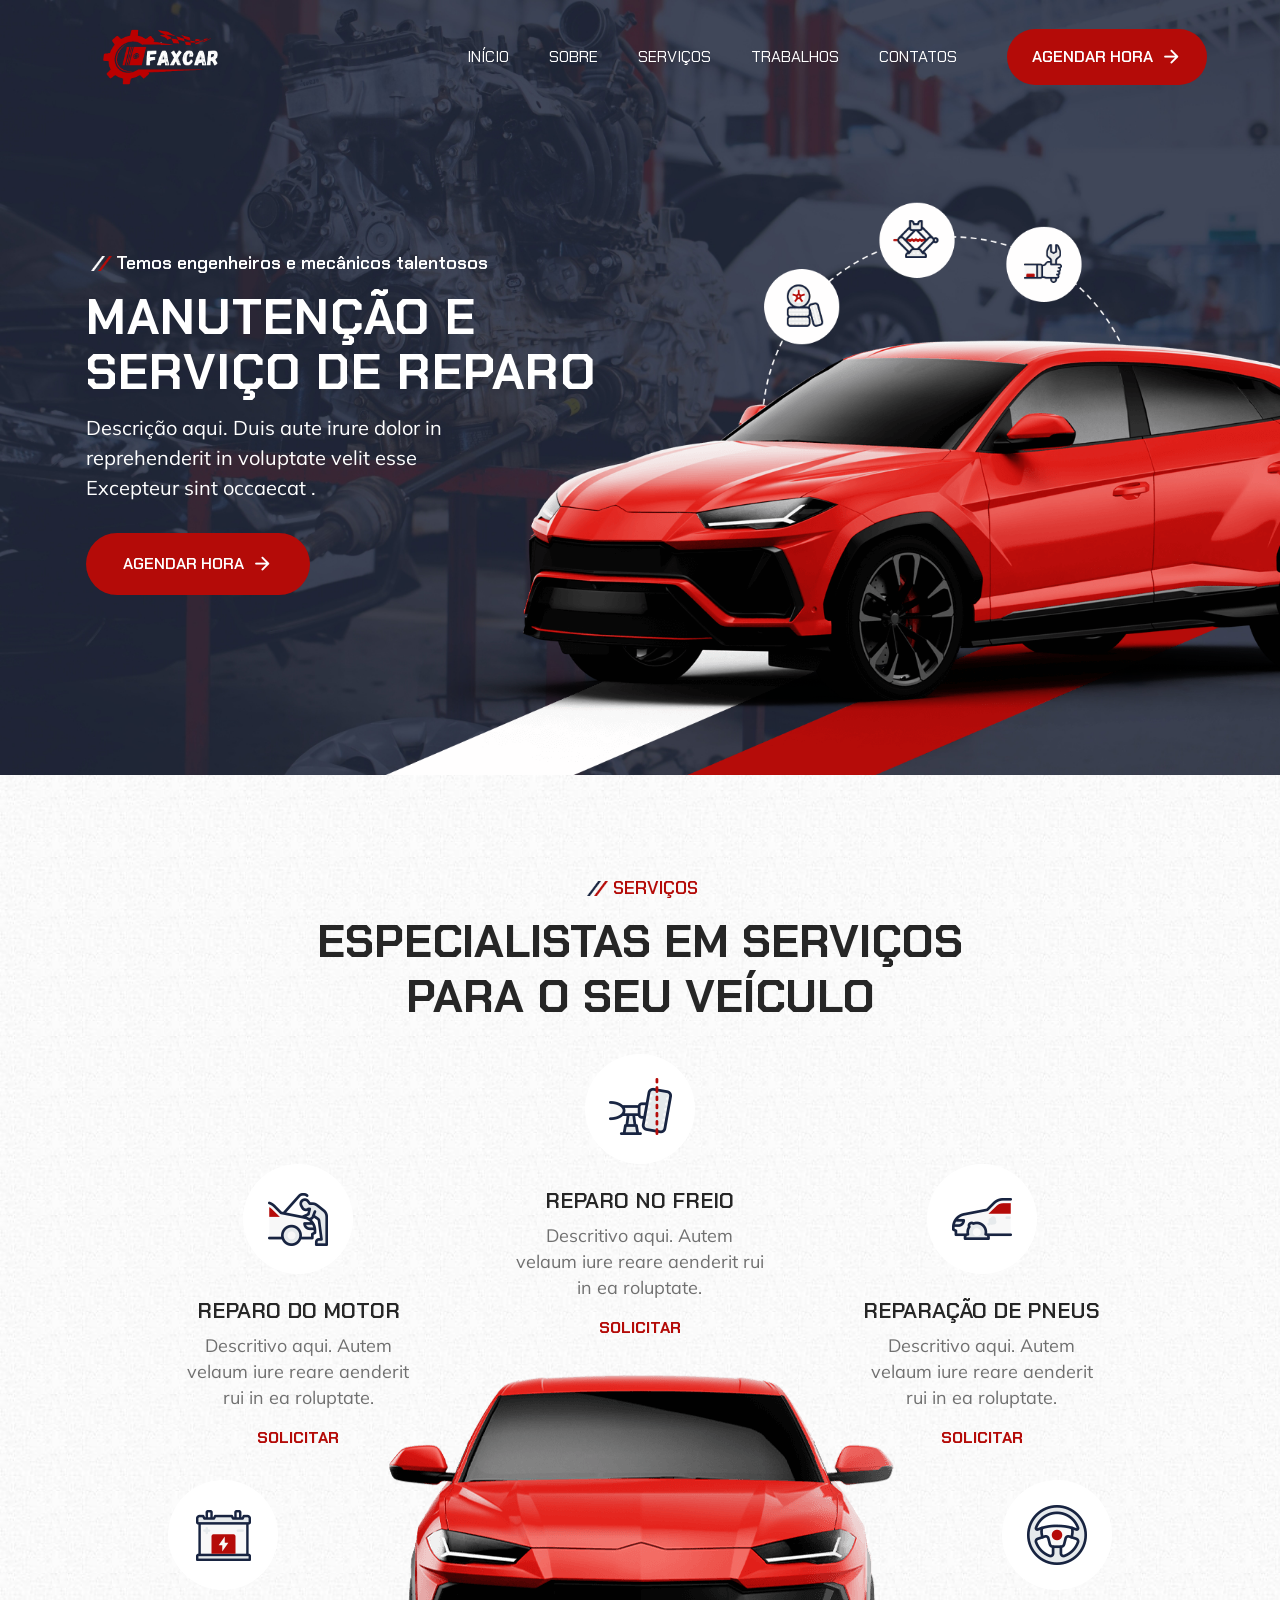
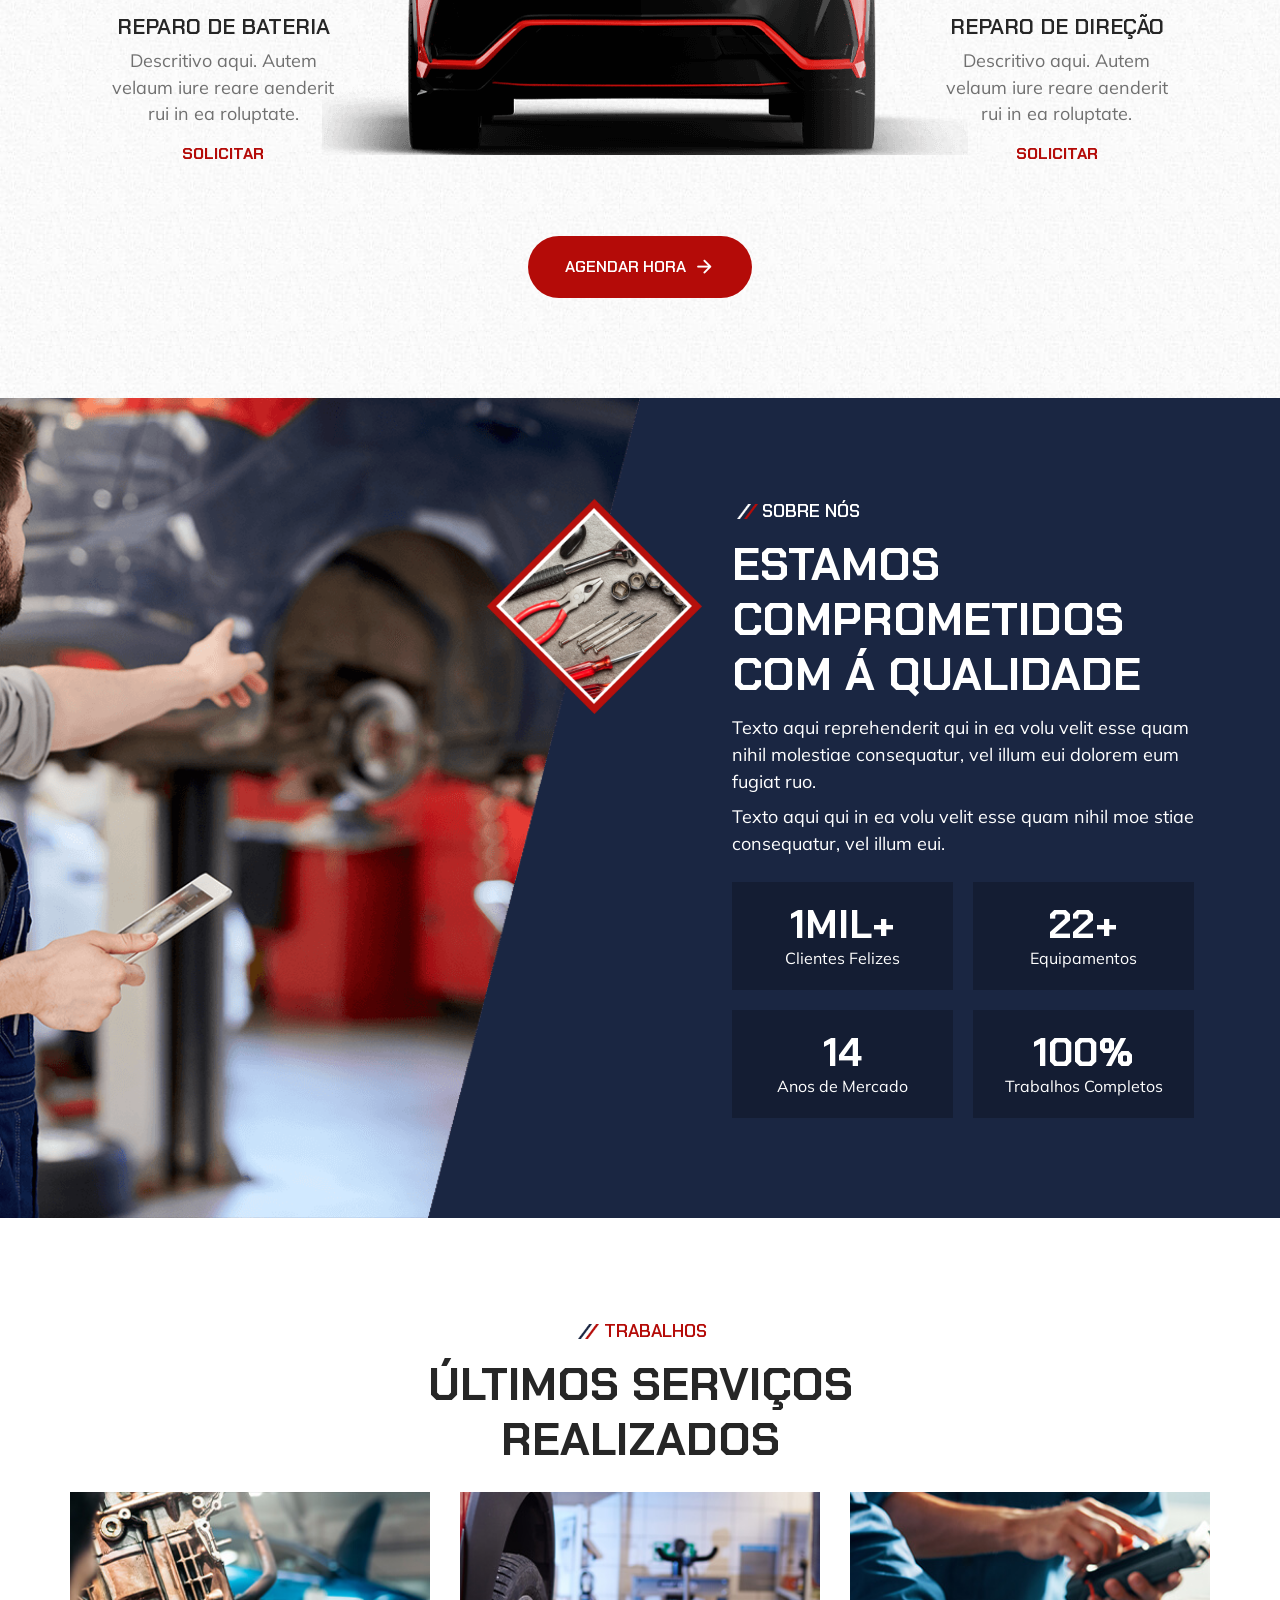
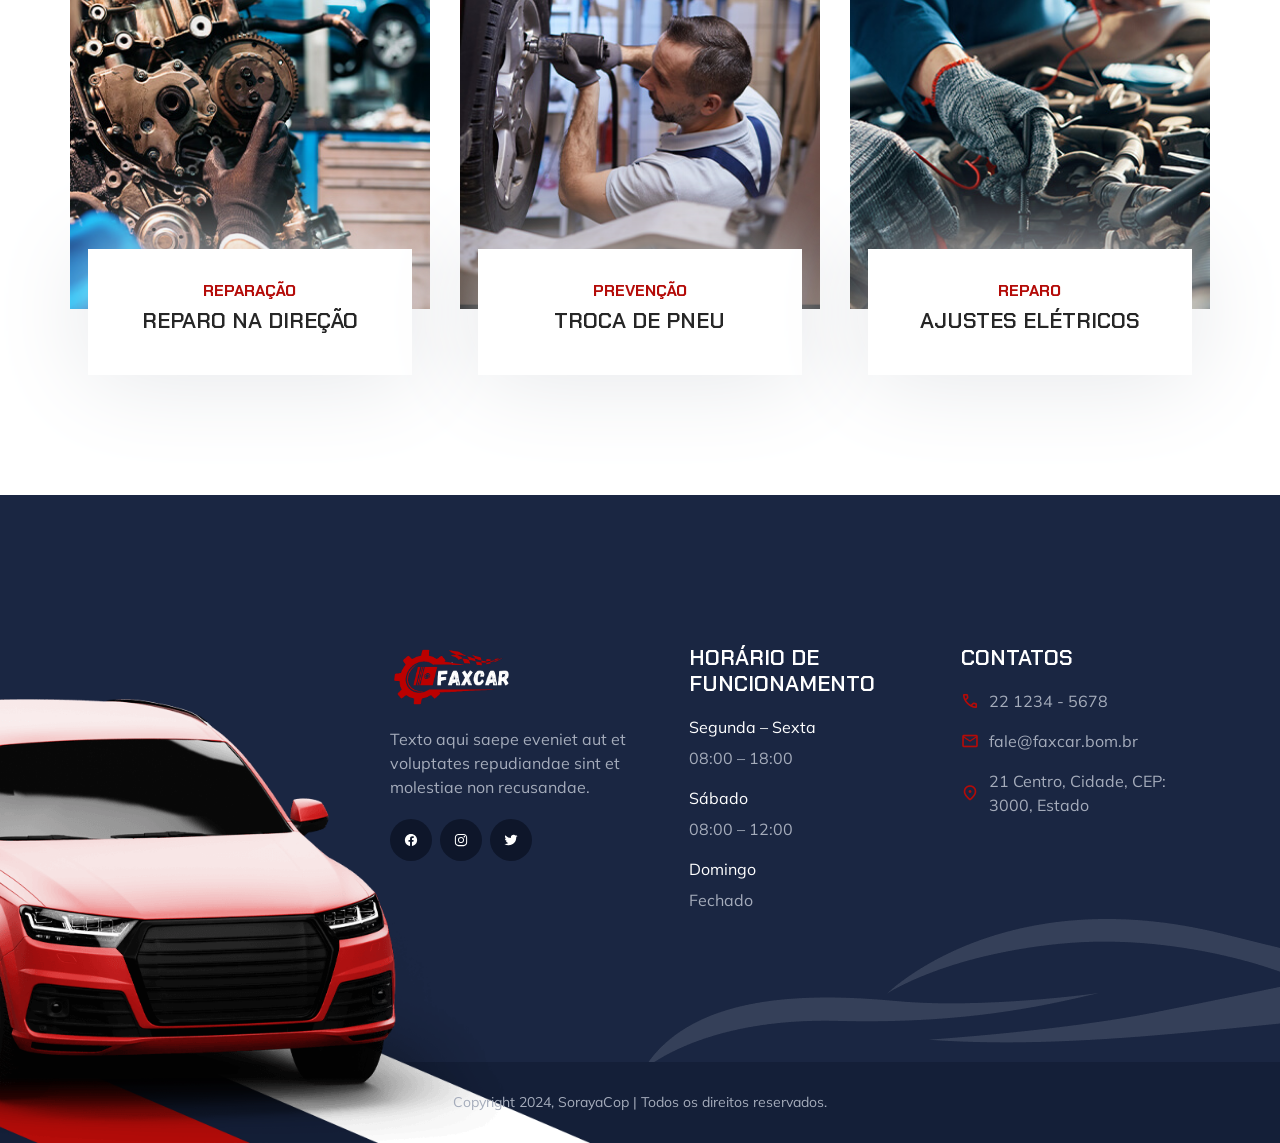
==== index.html @ 3e36ad27 "primeiro commit" ====
<!DOCTYPE html>
<html lang="pt-br">

<head>
  <meta charset="UTF-8">
  <meta http-equiv="X-UA-Compatible" content="IE=edge">
  <meta name="viewport" content="width=device-width, initial-scale=1.0">

  <!-- primary meta tags-->
  <title>Faxcar - Manutenção e Serviço de Reparo</title>
  <meta name="title" content="">
  <meta name="description" content="">

  <!-- favicon-->
  <link rel="shortcut icon" href="./favicon-faxcar.svg" type="image/svg+xml">

  <!-- google font link-->
  <link rel="preconnect" href="https://fonts.googleapis.com">
  <link rel="preconnect" href="https://fonts.gstatic.com" crossorigin>
  <link href="https://fonts.googleapis.com/css2?family=Chakra+Petch:wght@400;600;700&family=Mulish&display=swap"
    rel="stylesheet">

  <!-- material icon font-->
  <link rel="stylesheet"
    href="https://fonts.googleapis.com/css2?family=Material+Symbols+Rounded:opsz,wght,FILL,GRAD@40,600,0,0" />

  <!-- custom css link-->
  <link rel="stylesheet" href="./assets/css/styles.css">

  <!-- preload images-->
  <link rel="preload" as="image" href="./assets/images/hero-banner.png">
  <link rel="preload" as="image" href="./assets/images/hero-bg.jpg">

</head>

<body>

  <!-- #HEADER-->
  <header class="header">
    <div class="container">
      <a href="#" class="logo">
        <img src="./assets/images/logo.png" width="128" height="63" alt="faxcar logo">
      </a>

      <nav class="navbar" data-navbar>
        <ul class="navbar-list">
          <li>
            <a href="#" class="navbar-link">Início</a>
          </li>
          <li>
            <a href="#about" class="navbar-link">Sobre</a>
          </li>
          <li>
            <a href="#services" class="navbar-link">Serviços</a>
          </li>
          <li>
            <a href="#projects" class="navbar-link">Trabalhos</a>
          </li>
          <li>
            <a href="#contact" class="navbar-link">Contatos</a>
          </li>
        </ul>
      </nav>

      <a href="#" class="btn btn-primary">
        <span class="span">Agendar Hora</span>
        <span class="material-symbols-rounded">arrow_forward</span>
      </a>

      <button class="nav-toggle-btn" aria-label="toggle menu" data-nav-toggler>
        <span class="nav-toggle-icon icon-1"></span>
        <span class="nav-toggle-icon icon-2"></span>
        <span class="nav-toggle-icon icon-3"></span>
      </button>
    </div>
  </header>
  <main>
    <article>

      <!-- #HERO-->
      <section class="hero has-bg-image" aria-label="home" style="background-image: url('./assets/images/hero-bg.jpg')">
        <div class="container">
          <div class="hero-content">
            <p class="section-subtitle :dark">Temos engenheiros e mecânicos talentosos</p>

            <h1 class="h1 section-title">Manutenção e Serviço de Reparo</h1>

            <p class="section-text">
              Descrição aqui. Duis aute irure dolor in reprehenderit in voluptate velit esse Excepteur sint occaecat .
            </p>

            <a href="#" class="btn">
              <span class="span">Agendar Hora</span>
              <span class="material-symbols-rounded">arrow_forward</span>
            </a>
          </div>

          <figure class="hero-banner" style="--width: 1228; --height: 789;">
            <img src="./assets/images/hero-banner.png" width="1228" height="789" alt="veículo veremelho"
              class="move-anim">
          </figure>
        </div>
      </section>


      <!-- #SERVICE-->
      <section class="section service has-bg-image" aria-labelledby="service-label" id="services"
        style="background-image: url('./assets/images/service-bg.jpg')">
        <div class="container">
          <p class="section-subtitle :light" id="service-label">Serviços</p>

          <h2 class="h2 section-title">Especialistas em serviços para o seu veículo</h2>

          <ul class="service-list">
            <li>
              <div class="service-card">
                <figure class="card-icon">
                  <img src="./assets/images/services-1.png" width="110" height="110" loading="lazy" alt="Reparo do motor">
                </figure>
                <h3 class="h3 card-title">Reparo do motor</h3>
                <p class="card-text">
                  Descritivo aqui. Autem velaum iure reare aenderit rui in ea roluptate.
                </p>

                <a href="#" class="btn-link">Solicitar</a>
              </div>
            </li>

            <li>
              <div class="service-card">
                <figure class="card-icon">
                  <img src="./assets/images/services-2.png" width="110" height="110" loading="lazy" alt="Reparo no Freio">
                </figure>
                <h3 class="h3 card-title">Reparo no Freio</h3>
                <p class="card-text">
                  Descritivo aqui. Autem velaum iure reare aenderit rui in ea roluptate.
                </p>

                <a href="#" class="btn-link">Solicitar</a>
              </div>
            </li>

            <li>
              <div class="service-card">
                <figure class="card-icon">
                  <img src="./assets/images/services-3.png" width="110" height="110" loading="lazy" alt="Reparação de Pneus">
                </figure>
                <h3 class="h3 card-title">Reparação de Pneus</h3>
                <p class="card-text">
                  Descritivo aqui. Autem velaum iure reare aenderit rui in ea roluptate.
                </p>

                <a href="#" class="btn-link">Solicitar</a>
              </div>
            </li>

            <li>
              <div class="service-card">
                <figure class="card-icon">
                  <img src="./assets/images/services-4.png" width="110" height="110" loading="lazy"
                    alt="Reparo de Bateria">
                </figure>
                <h3 class="h3 card-title">Reparo de Bateria</h3>
                <p class="card-text">
                  Descritivo aqui. Autem velaum iure reare aenderit rui in ea roluptate.
                </p>

                <a href="#" class="btn-link">Solicitar</a>
              </div>
            </li>

            <li class="service-banner">
              <img src="./assets/images/services-5.png" width="646" height="380" loading="lazy" alt="Carro Vermelho"
                class="move-anim">
            </li>

            <li>
              <div class="service-card">
                <figure class="card-icon">
                  <img src="./assets/images/services-6.png" width="110" height="110" loading="lazy"
                    alt="Reparo de Direção">
                </figure>
                <h3 class="h3 card-title">Reparo de Direção</h3>
                <p class="card-text">
                  Descritivo aqui. Autem velaum iure reare aenderit rui in ea roluptate.
                </p>

                <a href="#" class="btn-link">Solicitar</a>
              </div>
            </li>
          </ul>

          <a href="#" class="btn">
            <span class="span">Agendar Hora</span>
            <span class="material-symbols-rounded">arrow_forward</span>
          </a>
        </div>
      </section>


      <!-- #ABOUT-->
      <section class="section about has-before" aria-labelledby="about-label">
        <div class="container">
          <figure class="about-banner">
            <img src="./assets/images/about-banner.png" width="540" height="540" loading="lazy"
              alt="vehicle repire equipments" class="w-100">
          </figure>

          <div class="about-content">
            <p class="section-subtitle :dark">Sobre nós</p>

            <h2 class="h2 section-title">ESTAMOS COMPROMETIDOS COM Á QUALIDADE</h2>

            <p class="section-text">
              Texto aqui reprehenderit qui in ea volu velit esse quam nihil molestiae consequatur, vel
              illum eui dolorem eum fugiat ruo.
            </p>

            <p class="section-text">
              Texto aqui qui in ea volu velit esse quam nihil moe stiae consequatur, vel illum eui.
            </p>

            <ul class="about-list">
              <li class="about-item">
                <p>
                  <strong class="display-1 strong">1mil+</strong> Clientes Felizes
                </p>
              </li>
              <li class="about-item">
                <p>
                  <strong class="display-1 strong">22+</strong> Equipamentos
                </p>
              </li>
              <li class="about-item">
                <p>
                  <strong class="display-1 strong">14</strong> Anos de Mercado
                </p>
              </li>
              <li class="about-item">
                <p>
                  <strong class="display-1 strong">100%</strong> Trabalhos Completos
                </p>
              </li>
            </ul>
          </div>

        </div>
      </section>


      <!-- #WORK-->
      <section class="section work" aria-labelledby="work-label">
        <div class="container">
          <p class="section-subtitle :light" id="work-label">Trabalhos</p>

          <h2 class="h2 section-title">Últimos serviços realizados</h2>

          <ul class="has-scrollbar">
            <li class="scrollbar-item">
              <div class="work-card">
                <figure class="card-banner img-holder" style="--width: 350; --height: 406;">
                  <img src="./assets/images/work-1.jpg" width="350" height="406" loading="lazy" alt="Reparo na direção"
                    class="img-cover">
                </figure>

                <div class="card-content">
                  <p class="card-subtitle">Reparação</p>
                  <h3 class="h3 card-title">Reparo na direção</h3>
                </div>
              </div>
            </li>

            <li class="scrollbar-item">
              <div class="work-card">
                <figure class="card-banner img-holder" style="--width: 350; --height: 406;">
                  <img src="./assets/images/work-2.jpg" width="350" height="406" loading="lazy" alt="Troca de Pneu"
                    class="img-cover">
                </figure>

                <div class="card-content">
                  <p class="card-subtitle">Prevenção</p>

                  <h3 class="h3 card-title">Troca de Pneu</h3>
                </div>
              </div>
            </li>

            <li class="scrollbar-item">
              <div class="work-card">
                <figure class="card-banner img-holder" style="--width: 350; --height: 406;">
                  <img src="./assets/images/work-3.jpg" width="350" height="406" loading="lazy" alt="Ajustes Elétricos"
                    class="img-cover">
                </figure>
                <div class="card-content">
                  <p class="card-subtitle">Reparo</p>

                  <h3 class="h3 card-title">Ajustes Elétricos</h3>
                </div>
              </div>
            </li>
          </ul>
        </div>
      </section>

    </article>
  </main>




  <!-- #FOOTER-->
  <footer class="footer">
    <div class="footer-top section">
      <div class="container">
        <div class="footer-brand">
          <a href="#" class="logo">
            <img src="./assets/images/logo.png" width="128" height="63" alt="faxcar logo">
          </a>
          <p class="footer-text">
            Texto aqui saepe eveniet aut et voluptates repudiandae sint et molestiae non recusandae.
          </p>

          <ul class="social-list">
            <li>
              <a href="#" class="social-link">
                <img src="./assets/images/facebook.svg" alt="facebook">
              </a>
            </li>
            <li>
              <a href="#" class="social-link">
                <img src="./assets/images/instagram.svg" alt="instagram">
              </a>
            </li>
            <li>
              <a href="#" class="social-link">
                <img src="./assets/images/twitter.svg" alt="twitter">
              </a>
            </li>
          </ul>
        </div>

        <ul class="footer-list">
          <li>
            <p class="h3">Horário de funcionamento</p>
          </li>
          <li>
            <p class="p">Segunda – Sexta</p>
            <span class="span">08:00 – 18:00</span>
          </li>
          <li>
            <p class="p">Sábado </p>
            <span class="span">08:00 – 12:00</span>
          </li>
          <li>
            <p class="p">Domingo</p>
            <span class="span">Fechado</span>
          </li>
        </ul>

        <ul class="footer-list">
          <li>
            <p class="h3">Contatos</p>
          </li>
          <li>
            <a href="tel:#" class="footer-link">
              <span class="material-symbols-rounded">call</span>
              <span class="span">22 1234 - 5678</span>
            </a>
          </li>
          <li>
            <a href="mailto:#" class="footer-link">
              <span class="material-symbols-rounded">mail</span>
              <span class="span">fale@faxcar.bom.br</span>
            </a>
          </li>
          <li>
            <address class="footer-link address">
              <span class="material-symbols-rounded">location_on</span>
              <span class="span">21 Centro, Cidade, CEP: 3000, Estado</span>
            </address>
          </li>
        </ul>
      </div>

      <img src="./assets/images/footer-shape-3.png" width="637" height="173" loading="lazy" alt="Shape"
        class="shape shape-3 move-anim">
    </div>

    <div class="footer-bottom">
      <div class="container">
        <p class="copyright">Copyright 2024, SorayaCop | Todos os direitos reservados.</p>

        <img src="./assets/images/footer-shape-2.png" width="778" height="335" loading="lazy" alt="Shape"
          class="shape shape-2">

        <img src="./assets/images/footer-shape-1.png" width="805" height="652" loading="lazy" alt="Carro vermelho"
          class="shape shape-1 move-anim">
      </div>
    </div>
  </footer>
  

  <!-- custom js link -->
  <script src="./assets/js/script.js"></script>

</body>
</html>
---- assets/css/styles.css ----
/*-----------------------------------*\
  #CUSTOM PROPERTY
\*-----------------------------------*/

:root {

  /**
   * colors
   */

  --international-orange-engineering: hsl(1, 91%, 37%);
  --cadet-blue-creyola: hsl(222, 14%, 69%);
  --oxford-blue-1: hsl(222, 47%, 15%);
  --oxford-blue-2: hsl(222, 44%, 14%);
  --oxford-blue-3: hsl(222, 50%, 11%);
  --sonic-silver: hsl(0, 0%, 44%);
  --space-cadet: hsl(222, 44%, 18%);
  --pastel-pink: hsl(1, 53%, 75%);
  --eerie-black: hsl(0, 0%, 15%);
  --light-gray: hsl(0, 0%, 80%);
  --white: hsl(0, 0%, 100%);

  /**
   * typography
   */

  --ff-chakra-petch: 'Chakra Petch', sans-serif;
  --ff-mulish: 'Mulish', sans-serif;
  
  --fs-1: 3.5rem;
  --fs-2: 3rem;
  --fs-3: 2.4rem;
  --fs-4: 1.8rem;
  --fs-5: 1.4rem;
  --fs-6: 1.2rem;
  
  --fw-400: 400;
  --fw-600: 600;
  --fw-700: 700;

  /**
   * spacing
   */

  --section-padding: 60px;

  /**
   * box shadow
   */

  --shadow: 0px 0px 100px 0px hsl(216, 9%, 90%);

  /**
   * border radius
   */

  --radius-pill: 100px;
  --radius-circle: 50%;

  /**
   * transition
   */

  --transition: 0.25s ease;
  --cubic-out: cubic-bezier(0.05, 0.83, 0.52, 0.97);

}





/*-----------------------------------*\
  #RESET
\*-----------------------------------*/

*,
*::before,
*::after {
  margin: 0;
  padding: 0;
  box-sizing: border-box;
}

li { list-style: none; }

a,
img,
span,
button { display: block; }

a {
  color: inherit;
  text-decoration: none;
}

img { height: auto; }

button {
  background: none;
  border: none;
  font: inherit;
  cursor: pointer;
}

address { font-style: normal; }

html {
  font-family: var(--ff-mulish);
  font-size: 10px;
  scroll-behavior: smooth;
}

body {
  background-color: var(--white);
  color: var(--sonic-silver);
  font-size: 1.6rem;
  line-height: 1.5;
}

:focus-visible { outline-offset: 4px; }

::-webkit-scrollbar { width: 10px; }

::-webkit-scrollbar-track { background-color: hsl(0, 0%, 98%); }

::-webkit-scrollbar-thumb { background-color: hsl(0, 0%, 80%); }

::-webkit-scrollbar-thumb:hover { background-color: hsl(0, 0%, 70%); }





/*-----------------------------------*\
  #REUSED STYLE
\*-----------------------------------*/

.container { padding-inline: 16px; }

.material-symbols-rounded {
  --fs: 1em;
  font-variation-settings: 'FILL' 0, 'wght' 600, 'GRAD' 0, 'opsz' 40;
  font-size: var(--fs);
  width: 1em;
  overflow: hidden;
}

.has-bg-image {
  background-repeat: no-repeat;
  background-size: cover;
  background-position: left;
}

.section-subtitle {
  max-width: max-content;
  font-family: var(--ff-chakra-petch);
  font-size: var(--fs-5);
  font-weight: var(--fw-600);
  text-transform: uppercase;
  margin-block-end: 12px;
  margin-inline: auto;
}

.section-subtitle::before {
  content: "";
  display: inline-block;
  height: 15px;
  width: 30px;
  margin-block-end: -2px;
  background-repeat: no-repeat;
  background-size: contain;
  background-position: center;
}

.section-subtitle.\:dark { color: var(--white); }

.section-subtitle.\:dark::before { background-image: url('../images/text-bars-light.png'); }

.section-subtitle.\:light { color: var(--international-orange-engineering); }

.section-subtitle.\:light::before { background-image: url('../images/text-bars-dark.png'); }

.section-title { text-align: center; }

.h1,
.h2,
.h3,
.display-1 {
  font-family: var(--ff-chakra-petch);
  font-weight: var(--fw-700);
  text-transform: uppercase;
}

.display-1 { font-size: var(--fs-1); }

.h1 {
  color: var(--white);
  font-size: var(--fs-2);
  line-height: 1.1;
  letter-spacing: 1px;
}

.h2,
.h3 {
  color: var(--eerie-black);
  font-weight: var(--fw-600);
  line-height: 1.2;
}

.h2 { font-size: var(--fs-3); }

.h3 { font-size: var(--fs-4); }

.btn {
  background-color: var(--international-orange-engineering);
  color: var(--white);
  max-width: max-content;
  font-family: var(--ff-chakra-petch);
  font-weight: var(--fw-600);
  text-transform: uppercase;
  display: flex;
  align-items: center;
  gap: 8px;
  padding: 12px 20px;
  border: 1px solid transparent;
  border-radius: var(--radius-pill);
  transition: var(--transition);
  will-change: transform;
}

.btn:is(:hover, :focus-visible) {
  transform: translateY(-5px);
  background-color: var(--oxford-blue-3);
  border-color: var(--white);
}

.move-anim { animation: moving 2s ease-in-out infinite alternate; }

@keyframes moving {
  0% { transform: translateY(0); }
  100% { transform: translateY(10px); }
}

.section { padding-block: var(--section-padding); }

.btn-link {
  font-family: var(--ff-chakra-petch);
  text-transform: uppercase;
  color: var(--international-orange-engineering);
  font-weight: var(--fw-700);
}

.w-100 { width: 100%; }

.img-holder {
  aspect-ratio: var(--width) / var(--height);
  background-color: var(--light-gray);
  overflow: hidden;
}

.img-cover {
  width: 100%;
  height: 100%;
  object-fit: cover;
}

.has-scrollbar {
  display: flex;
  align-items: center;
  gap: 30px;
  overflow-x: auto;
  scroll-snap-type: inline mandatory;
  padding-block-end: 20px;
}

.scrollbar-item {
  min-width: 100%;
  scroll-snap-align: start;
}

.has-scrollbar::-webkit-scrollbar { height: 16px; }

.has-scrollbar::-webkit-scrollbar-track {
  background-color: var(--pastel-pink);
  border-radius: 20px;
}

.has-scrollbar::-webkit-scrollbar-thumb {
  background-color: var(--international-orange-engineering);
  border-radius: 20px;
  border: 3px solid var(--pastel-pink);
}

.has-scrollbar::-webkit-scrollbar-button { width: 15%; }





/*-----------------------------------*\
  #HEADER
\*-----------------------------------*/

.header .btn { display: none; }

.header {
  position: absolute;
  top: 0;
  left: 0;
  width: 100%;
  padding: 40px 15px;
  padding-inline-start: 40px;
  z-index: 4;
}

.header .container {
  display: flex;
  justify-content: space-between;
  align-items: center;
}

.logo img { width: 100px; }

.nav-toggle-icon {
  width: 30px;
  height: 2px;
  background-color: var(--white);
  transition: var(--transition);
}

.nav-toggle-icon:not(:last-child) { margin-block-end: 7px; }

.nav-toggle-btn.active .icon-2 {
  opacity: 0;
  transform: translateX(-10px);
}

.nav-toggle-btn.active .icon-1 { transform: rotate(45deg) translate(8px, 8px); }

.nav-toggle-btn.active .icon-3 { transform: rotate(-45deg) translate(4px, -4px); }

.navbar {
  position: absolute;
  top: 100px;
  right: 30px;
  background-color: var(--international-orange-engineering);
  min-width: max-content;
  width: 30%;
  transform: translateY(20px);
  opacity: 0;
  visibility: hidden;
  transition: 0.25s var(--cubic-out);
  z-index: 2;
}

.navbar.active {
  transform: translateY(0);
  opacity: 1;
  visibility: visible;
  transition-duration: 0.5s;
}

.navbar-link {
  font-family: var(--ff-chakra-petch);
  font-size: var(--fs-5);
  text-transform: uppercase;
  color: var(--white);
  padding: 10px 20px;
  transition: var(--transition);
}

.navbar-link:is(:hover, :focus-visible) {
  background-color: var(--white);
  color: var(--international-orange-engineering);
}




/*-----------------------------------*\
  #HERO
\*-----------------------------------*/

.hero {
  position: relative;
  padding-block-start: calc(var(--section-padding) + 70px);
  text-align: center;
  z-index: 1;
  overflow: hidden;
}

.hero .container {
  display: grid;
  gap: 30px;
}

.hero .section-subtitle { text-transform: unset; }

.hero .section-text {
  color: var(--white);
  margin-block: 14px 18px;
}

.hero .btn { margin-inline: auto; }

.hero-banner { aspect-ratio: var(--width) / var(--height); }

.hero-banner img {
  position: absolute;
  bottom: 0;
  right: 0;
  width: 100%;
  z-index: -1;
}





/*-----------------------------------*\
  #SERVICE
\*-----------------------------------*/

.service-banner { display: none; }

.service { text-align: center; }

.service-list {
  gap: 0;
  margin-block-end: 40px;
}

.service-card .card-icon {
  max-width: max-content;
  margin-inline: auto;
  margin-block-end: 24px;
}

.service-card .card-text {
  line-height: 1.2;
  margin-block: 8px;
}

.service .btn { margin-inline: auto; }





/*-----------------------------------*\
  #ABOUT
\*-----------------------------------*/

.about {
  background-color: var(--space-cadet);
  color: var(--white);
  text-align: center;
}

.about .container {
  display: grid;
  gap: 50px;
}

.about .section-title { color: var(--white); }

.about .section-text:nth-child(3) { margin-block: 12px 8px; }

.about-list {
  display: grid;
  gap: 25px;
  margin-block-start: 25px;
}

.about-item {
  background-color: var(--oxford-blue-2);
  padding: 40px 20px;
  transition: var(--transition);
}

.about-item:hover {
  background-color: var(--international-orange-engineering);
  transform: translateY(-8px);
}

.about-item .strong {
  display: block;
  line-height: 1.1;
}





/*-----------------------------------*\
  #WORK
\*-----------------------------------*/

.work .container { padding-inline: 0; }

.work .section-title { margin-block-end: 24px; }

.work-card { position: relative; }

.work-card .card-content {
  background-color: var(--white);
  max-width: 90%;
  padding: 30px 10px;
  margin-block-start: -60px;
  margin-inline: auto;
  position: relative;
  text-align: center;
  box-shadow: var(--shadow);
}

.work-card .card-subtitle {
  font-family: var(--ff-chakra-petch);
  text-transform: uppercase;
  color: var(--international-orange-engineering);
  font-weight: var(--fw-700);
  margin-block-end: 5px;
}

.work-card .card-title { margin-block-end: 10px; }

.work-card .card-btn {
  background-color: var(--international-orange-engineering);
  color: var(--white);
  font-size: 2rem;
  margin-inline: auto;
  width: 38px;
  height: 38px;
  display: grid;
  place-items: center;
  border-radius: var(--radius-circle);
}





/*-----------------------------------*\
  #FOOTER
\*-----------------------------------*/

.footer { color: var(--cadet-blue-creyola); }

.footer .shape { display: none; }

.footer-top { background-color: var(--space-cadet); }

.footer-top .container {
  display: grid;
  gap: 40px;
}

.footer-text { margin-block: 18px 20px; }

.social-list {
  display: flex;
  gap: 8px;
}

.social-link {
  background-color: var(--oxford-blue-3);
  padding: 14px;
  border-radius: var(--radius-circle);
  transition: var(--transition);
}

.social-link:is(:hover, :focus-visible) {
  background-color: var(--international-orange-engineering);
  transform: translateY(-5px);
}

.footer .h3 {
  color: var(--white);
  margin-block-end: 18px;
}

.footer-list .p {
  color: var(--white);
  font-weight: var(--fw-400);
  margin-block-end: 7px;
}

.footer-list li:not(:first-child) { margin-block-start: 16px; }

.footer-link {
  display: flex;
  align-items: center;
  gap: 10px;
}

.footer-link:is(:hover, :focus-visible) { color: var(--international-orange-engineering); }

.footer-link .material-symbols-rounded {
  flex-shrink: 0;
  font-size: 1.8rem;
  color: var(--international-orange-engineering);
}

.footer-bottom {
  background-color: var(--oxford-blue-1);
  padding-block: 20px;
}

.copyright {
  text-align: center;
  font-size: var(--fs-6);
}





/*-----------------------------------*\
  #MEDIA QUERIES
\*-----------------------------------*/

/**
 * responsive for large than 575px screen
 */

@media (min-width: 575px) {

  /**
   * CUSTOM PROPERTY
   */

  :root {

    /**
     * typography
     */

    --fs-2: 4rem;
    --fs-3: 2.8rem;
    --fs-4: 2rem;

  }



  /**
   * REUSED STYLE
   */

  .container {
    max-width: 540px;
    width: 100%;
    margin-inline: auto;
  }

  .section-subtitle { --fs-5: 1.6rem; }

  .h2 { font-weight: var(--fw-700); }



  /**
   * HERO
   */

  .hero .container { max-width: unset; }

  .hero-content {
    max-width: 520px;
    margin-inline: auto;
  }

  .hero .section-text { font-size: 1.8rem; }



  /**
   * SERVICE
   */

  .service .section-title { margin-block-end: 30px; }

  .service-list {
    display: grid;
    grid-template-columns: 1fr 1fr;
    gap: 30px;
    margin-block-end: 40px;
  }

  

  /**
   * ABOUT
   */

  .about-list {
    grid-template-columns: 1fr 1fr;
    gap: 20px;
  }

  .about-item { padding-block: 20px; }



  /**
   * WORK
   */

  .scrollbar-item { min-width: calc(50% - 15px); }



  /**
   * FOOTER
   */

  .footer-top {
    position: relative;
    overflow: hidden;
  }

  .footer-top .container { grid-template-columns: 1fr 1fr; }

  .footer .shape-3 {
    display: block;
    position: absolute;
    bottom: -30px;
    right: 0;
  }

}





/**
 * responsive for large than 768px screen
 */

@media (min-width: 768px) {

  /**
   * CUSTOM PROPERTY
   */

  :root {

    /**
     * typography
     */

    --fs-1: 4rem;
    --fs-2: 5rem;
    --fs-3: 3.4rem;

  }



  /**
   * REUSED STYLE
   */

  .container,
  .hero-content { max-width: 720px; }

  .btn { padding: 16px 32px; }

  .section-subtitle { --fs-5: 1.8rem; }

  .section-title:not(.h1) {
    max-width: 500px;
    margin-inline: auto;
  }



  /**
   * HERO
   */

  .hero { --section-padding: 120px; }

  .hero .section-text { margin-block-end: 30px; }



  /**
   * SERVICE
   */

  .service-banner {
    display: block;
    position: relative;
  }

  .service-list { grid-template-columns: repeat(3, 1fr); }

  .service-banner img {
    position: absolute;
    top: 0;
    left: -25%;
    margin-block-start: 15%;
    width: 150%;
    transform-origin: top;
  }



  /**
   * ABOUT
   */
   
  .about-banner { max-width: max-content; }

  .about-banner,
  .about .section-text { margin-inline: auto; }

  .about .section-text { max-width: 520px; }



  /**
   * FOOTER
   */

  .footer-top .container { grid-template-columns: 1fr 0.9fr 0.9fr; }

  .copyright { --fs-6: 1.4rem; }

}





/**
 * responsive for large than 992px screen
 */

@media (min-width: 992px) {

  /**
   * CUSTOM PROPERTY
   */

  :root {

    /**
     * typography
     */

    --fs-2: 4.4rem;
    --fs-3: 3.8rem;
    --fs-4: 2.2rem;

    /**
     * spacing
     */

    --section-padding: 100px;

  }



  /**
   * REUSED STYLE
   */

  .container { max-width: 960px; }

  .section-text,
  .card-text { font-size: 1.8rem; }



  /**
   * HEADER
   */

  .nav-toggle-btn { display: none; }

  .header .container { gap: 30px; }

  .navbar,
  .navbar.active {
    all: unset;
    display: block;
    margin-inline-start: auto;
  }

  .navbar-list { display: flex; }

  .navbar-link {
    position: relative;
    font-size: unset;
  }

  .navbar-link:is(:hover, :focus-visible) {
    background: none;
    color: var(--white);
  }

  .navbar-link::after {
    content: url("../images/nav-before-img.png");
    position: absolute;
    bottom: -8px;
    left: 50%;
    transform: translateX(-50%);
    opacity: 0;
  }

  .navbar-link:is(:hover, :focus-visible)::after { opacity: 1; }

  .header .btn {
    display: flex;
    padding: 12px 24px;
    font-size: var(--fs-5);
  }



  /**
   * HERO
   */

  .hero {
    text-align: left;
    padding-block-end: 80px;
  }

  .hero .container {
    max-width: 960px;
    grid-template-columns: 1fr 1fr;
  }

  .hero :is(.section-subtitle, .btn) { margin-inline: 0; }

  .hero .section-title { text-align: left; }

  .hero-banner img { width: 55%; }



  /**
   * SERVICE
   */

  .service-card .card-text {
    padding-inline: 25px;
    line-height: 1.45;
    margin-block-end: 15px;
  }

  .service-list li:nth-child(-2n+3) { margin-block-start: 90px; }

  .service-list li:nth-child(4) { margin-inline-end: 60px; }

  .service-list li:nth-child(6) { margin-inline-start: 60px; }

  .service-banner img {
    left: -55%;
    margin-block-start: -30%;
    width: 210%;
  }



  /**
   * ABOUT
   */

  .about {
    position: relative;
    z-index: 1;
  }

  .about,
  .about .section-title { text-align: left; }

  .about .container {
    grid-template-columns: 1fr 0.75fr;
    gap: 30px;
  }

  .about .section-subtitle { margin-inline: 0; }

  .about-banner,
  .about-banner .w-100 { margin-inline: auto 0; }

  .about-banner .w-100 { width: 40%; }

  .about-item { text-align: center; }

  .about::before {
    content: "";
    position: absolute;
    top: 0;
    left: 0;
    width: 50%;
    height: 100%;
    background-image: url('../images/about-abs-banner.png');
    background-repeat: no-repeat;
    background-size: cover;
    background-position: right;
    z-index: -1;
  }



  /**
   * WORK
   */

  .has-scrollbar { overflow-x: visible; }

  .scrollbar-item { min-width: calc(33.33% - 20px); }

}





/**
 * responsive for large than 1200px screen
 */

@media (min-width: 1200px) {

  /**
   * CUSTOM PROPERTY
   */

  :root {

    /**
     * typography
     */

    --fs-2: 5rem;
    --fs-3: 4.6rem;

  }



  /**
   * REUSED STYLE
   */

  .container,
  .hero .container { max-width: 1140px; }

  .btn { padding: 18px 36px; }

  .btn .material-symbols-rounded { --fs: 1.3em; }



  /**
   * HEADER
   */

  .header { padding-block: 25px; }

  .logo img { width: 128px; }

  .header .btn {
    font-size: unset;
    padding-block: 15px;
  }



  /**
   * HERO
   */

  .hero { padding-block: 250px 180px; }

  .hero .container { grid-template-columns: 1fr 0.9fr; }

  .hero .section-text {
    font-size: 2rem;
    padding-inline-end: 120px;
  }

  .hero-banner img { width: 70%; }



  /**
   * SERVICE
   */

  .service .section-title { max-width: 700px; }

  .service-list { margin-block-end: 70px; }

  .service-list li:nth-child(2) .card-text {
    padding-inline: 50px;
  }

  .service-list li:nth-child(-2n+3) {
    margin-block-start: 110px;
  }

  .service-list li:is(:nth-child(1), :nth-child(6)) {
    margin-inline-start: 75px;
  }

  .service-list li:is(:nth-child(3), :nth-child(4)) {
    margin-inline-end: 75px;
  }

  .service-banner img {
    width: max-content;
    left: -41%;
  }



  /**
   * WORK
   */

  .work-card .card-btn {
    font-size: 2.4rem;
    width: 55px;
    height: 55px;
  }



  /**
   * FOOTER
   */

  .footer-top { padding-block: 150px; }

  .footer-top .container { padding-inline-start: 25%; }

  .footer-bottom {
    position: relative;
    padding-block: 30px;
    z-index: 1;
  }

  .footer :is(.shape-1, .shape-2) {
    display: block;
    position: absolute;
    bottom: 0;
    width: 50%;
    pointer-events: none;
    z-index: -1;
  }

  .footer .shape-1 { left: -100px; }

  .footer .shape-2 { left: -50px; }

}





/**
 * responsive for large than 1400px screen
 */

@media (min-width: 1400px) {

  /**
   * CUSTOM PROPERTY
   */

  :root {

    /**
     * typography
     */

    --fs-2: 6rem;

    /**
     * spacing
     */

    --section-padding: 140px;

  }



  /**
   * REUSED STYLE
   */

  :is(.header, .hero) .container { max-width: 1280px; }

  .section-subtitle::before {
    height: 20px;
    margin-inline-end: 5px;
  }



  /**
   * HEADER
   */

  .header .btn { padding: 18px 36px; }



  /**
   * HERO
   */

  .hero { padding-block: 280px; }

  .hero .section-text { padding-inline-end: 90px; }

  .hero-banner img { width: 75%; }



  /**
   * ABOUT
   */

  .about::before { width: 55%; }

  .about-banner .w-100 { width: 50%; }



  /**
   * FOOTER
   */

  .footer-top .container { padding-inline-start: 20%; }

}

/**
   * RETURN
   */

   .return-button1 {
    position: fixed;
    bottom: 20px; 
    right: 20px; 
    padding: 10px 20px;
    background-color: #010101; 
    color: #ffffff; 
    border: none;
    border-radius: 5px;
    cursor: pointer;
  }

  .return-button2 {
    position: fixed;
    bottom: 80px; 
    right: 20px; 
    padding: 10px 20px;
    background-color: #193000; 
    color: #ffffff; 
    border: none;
    border-radius: 5px;
    cursor: pointer;
  }
  
  .return {
    width: 100%;
    text-align: center;
    margin-top: 20px; /* Ajuste a distância entre o conteúdo da página e o botão conforme necessário */
  }
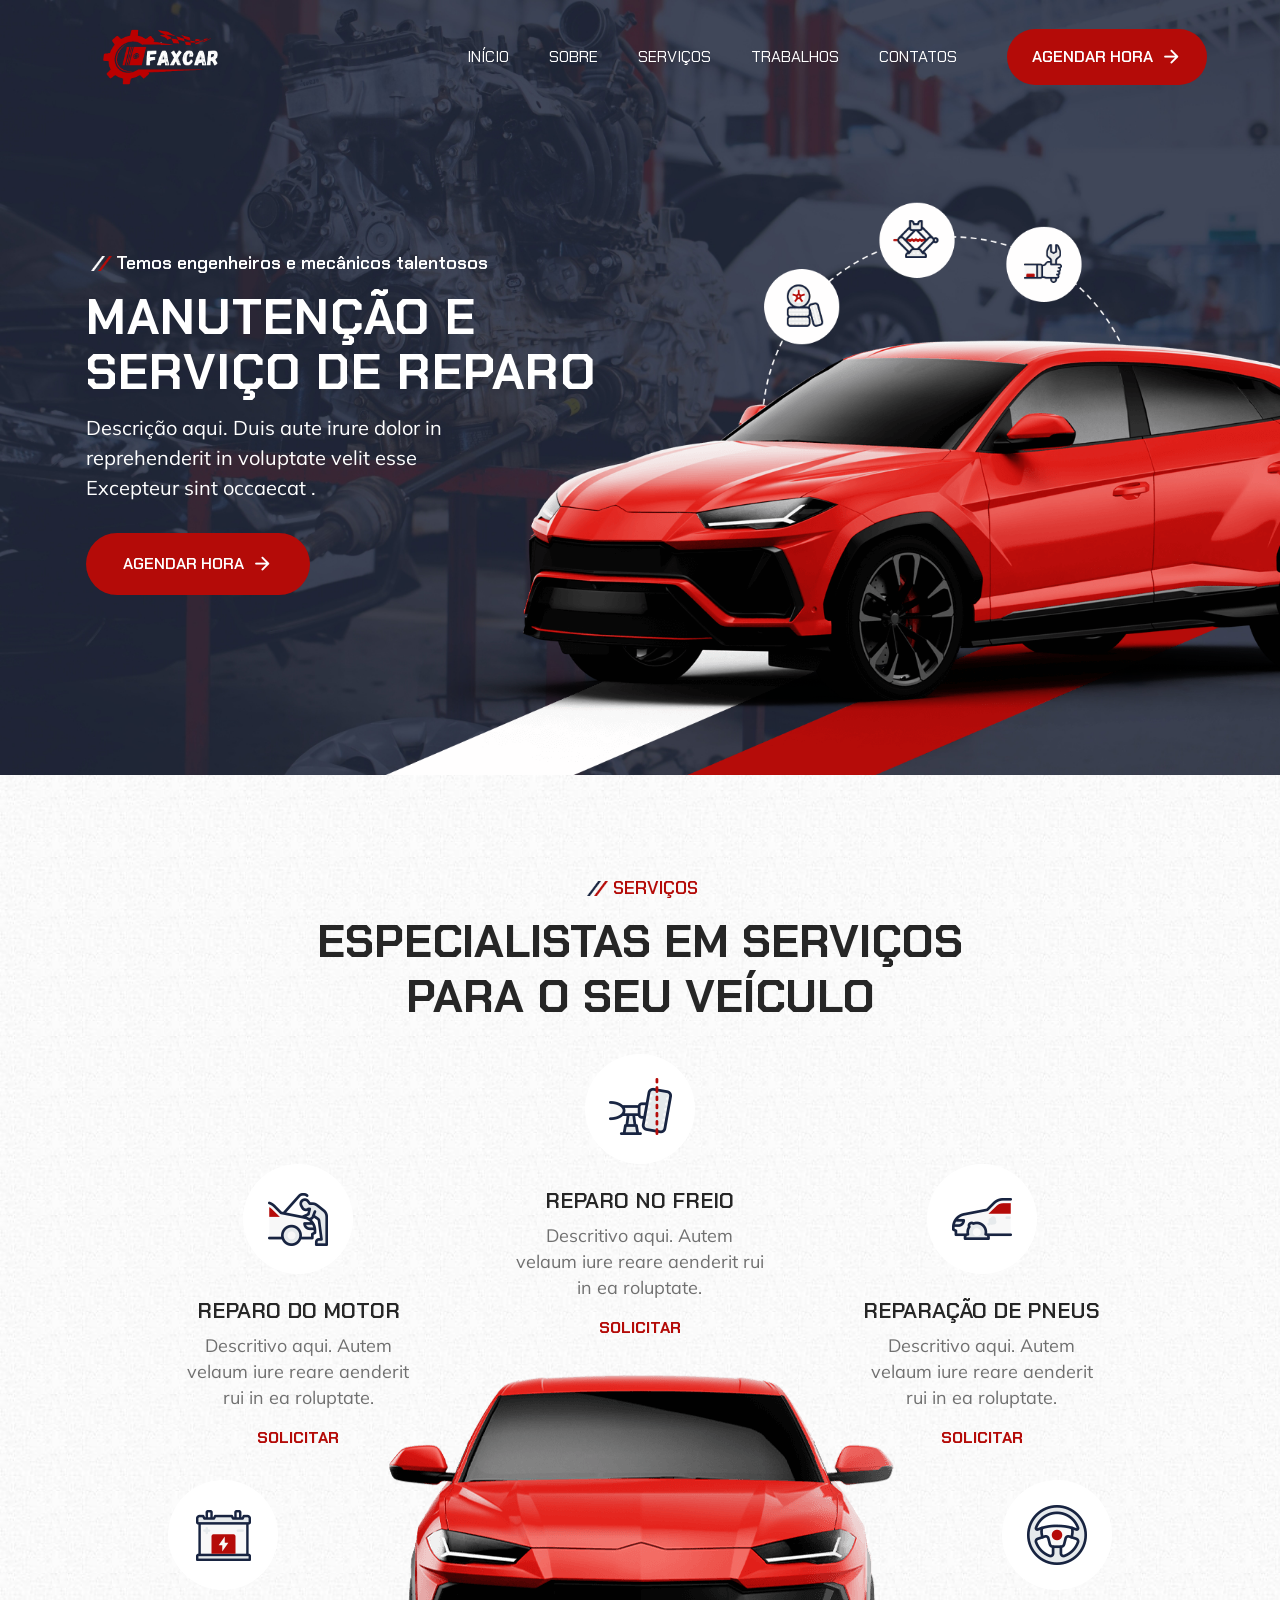
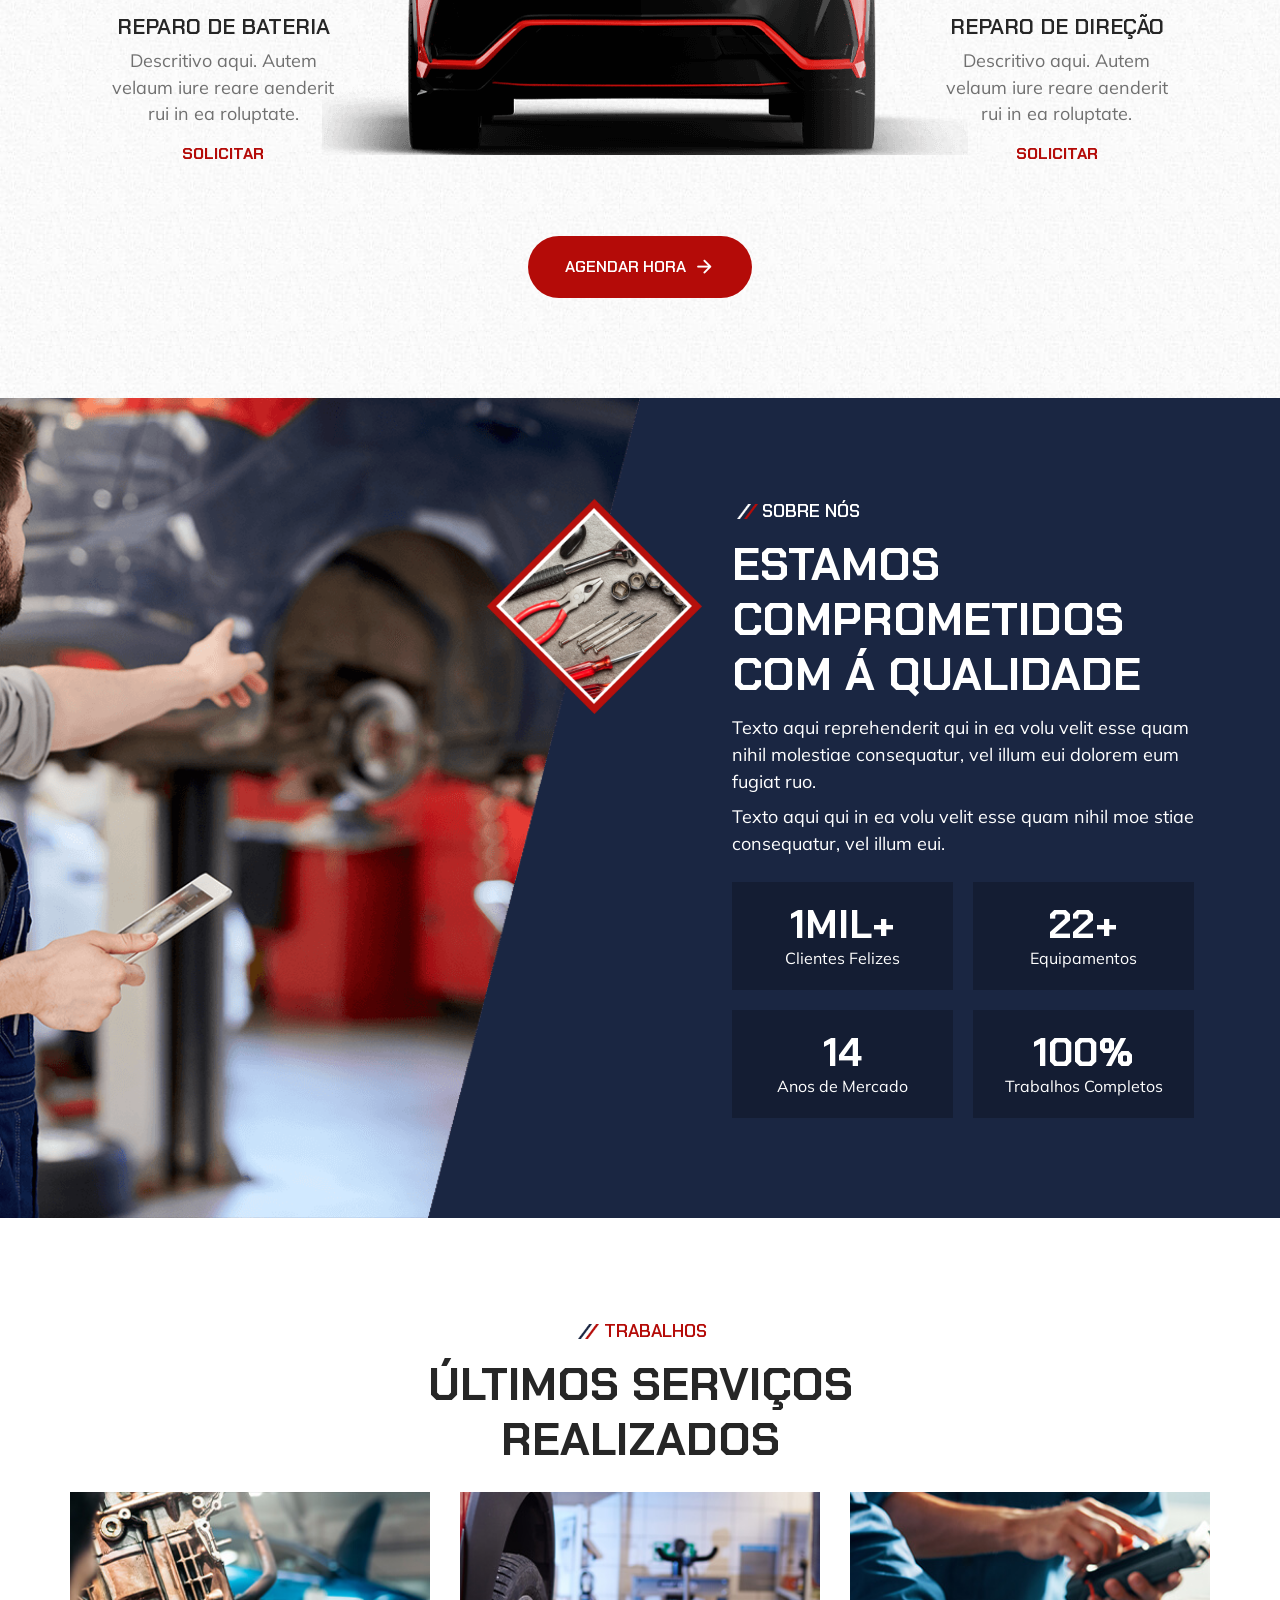
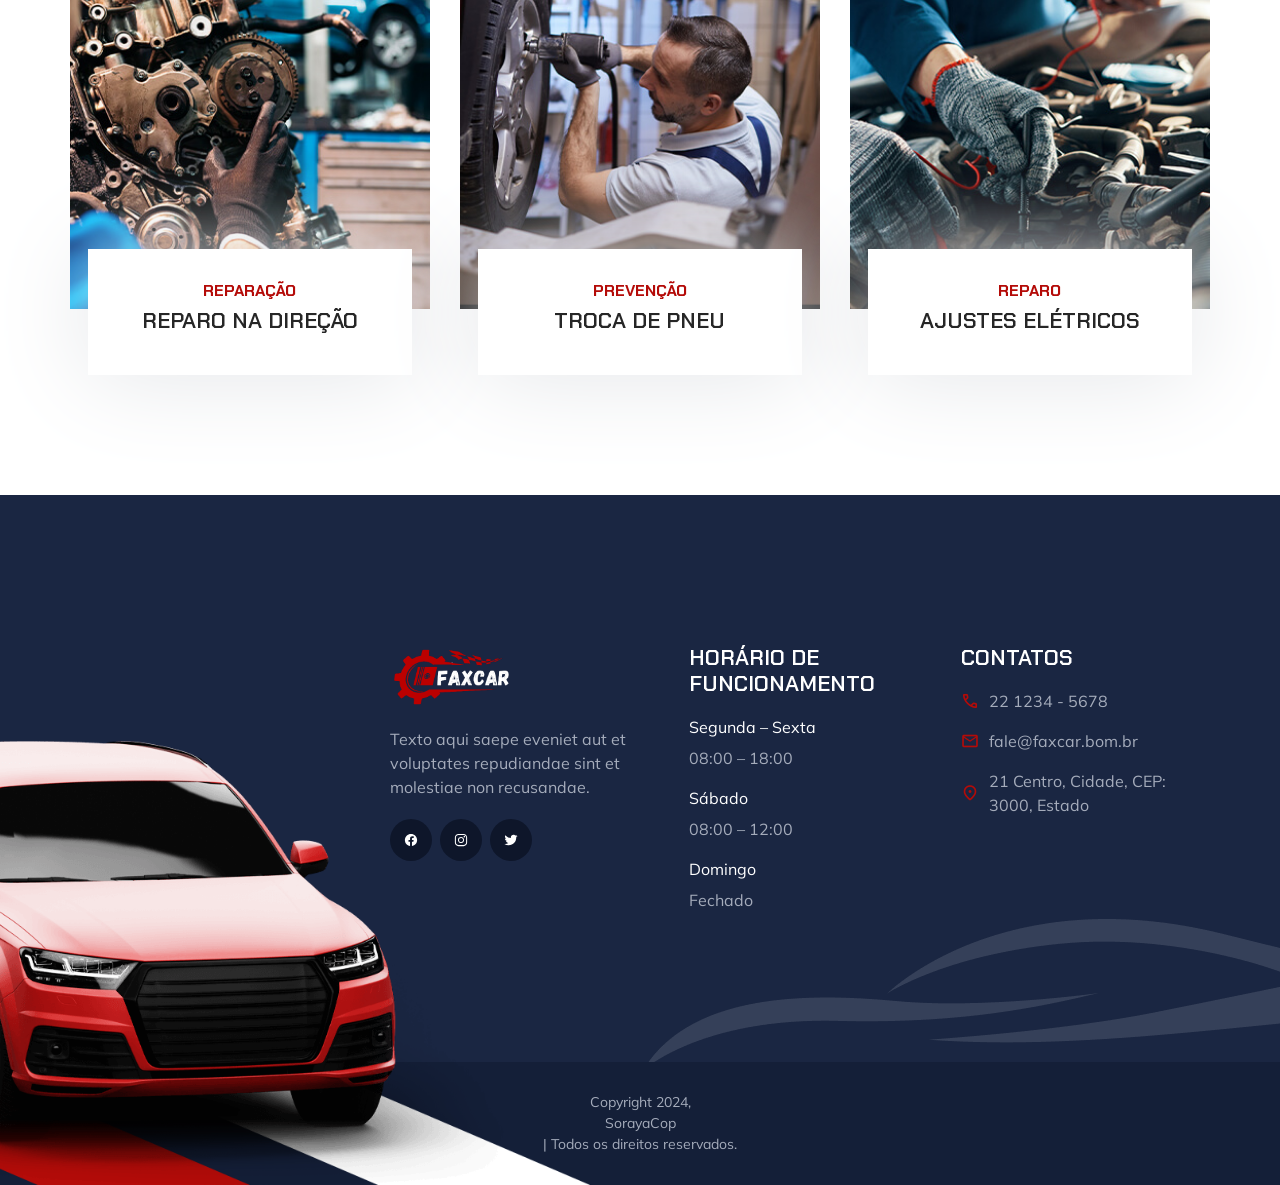
==== commit 99d47571: "Update index.html" ====
--- a/index.html
+++ b/index.html
@@ -388,7 +388,7 @@
 
     <div class="footer-bottom">
       <div class="container">
-        <p class="copyright">Copyright 2024, SorayaCop | Todos os direitos reservados.</p>
+        <p class="copyright">Copyright 2024, <a href="https://sorayacop.com.br">SorayaCop </a>| Todos os direitos reservados.</p>
 
         <img src="./assets/images/footer-shape-2.png" width="778" height="335" loading="lazy" alt="Shape"
           class="shape shape-2">
@@ -404,4 +404,4 @@
   <script src="./assets/js/script.js"></script>
 
 </body>
-</html>+</html>
